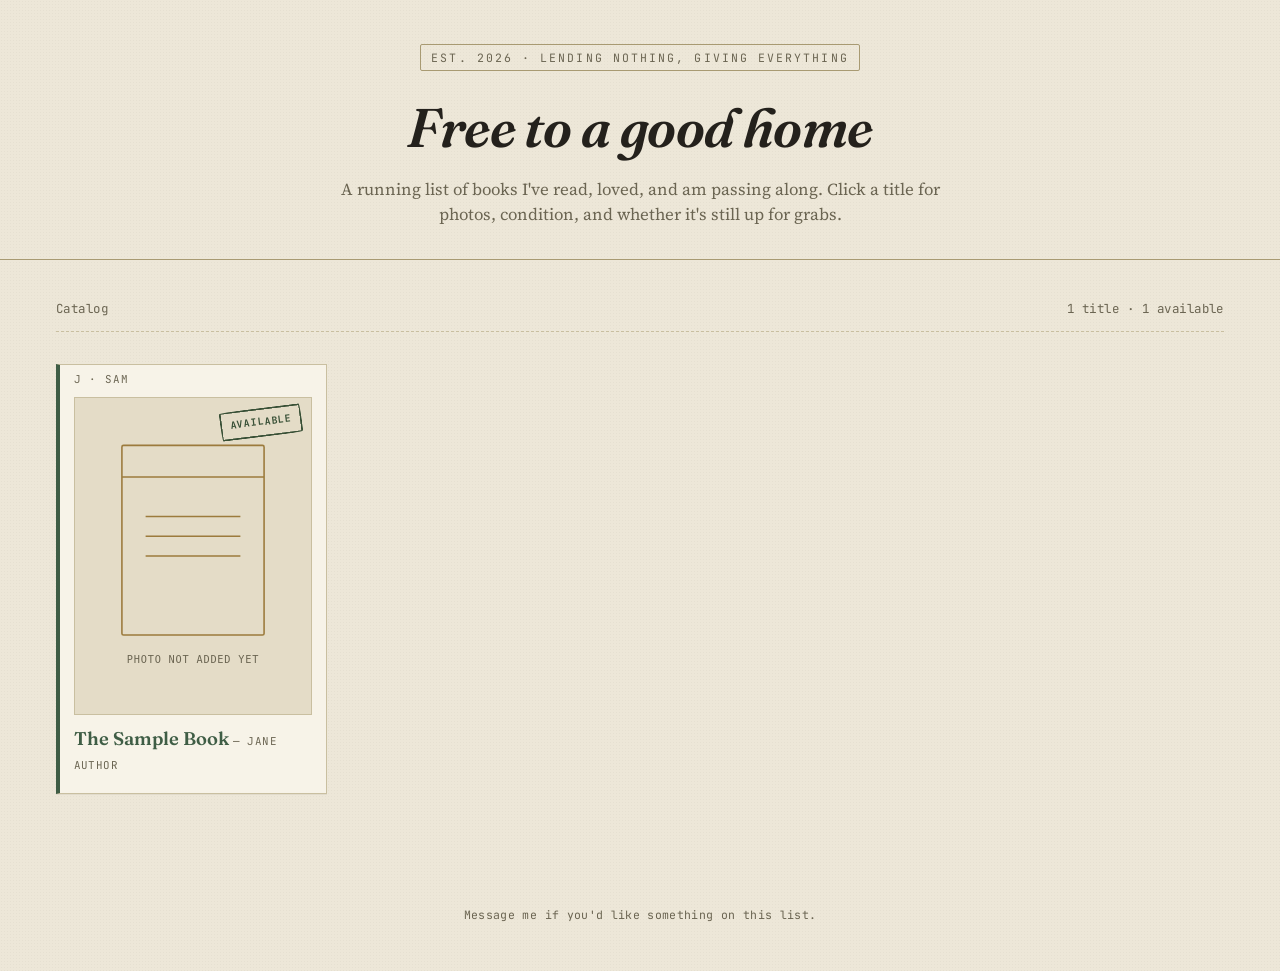
==== index.html @ a357db8e "Initial files Initial files" ====
<!DOCTYPE html>
<html lang="en">
<head>
  <meta charset="UTF-8">
  <meta name="viewport" content="width=device-width, initial-scale=1.0">
  <title>Free to a good home — book giveaway</title>
  <meta name="description" content="Books I'm giving away, free to a good home.">
  <link rel="preconnect" href="https://fonts.googleapis.com">
  <link rel="preconnect" href="https://fonts.gstatic.com" crossorigin>
  <link href="https://fonts.googleapis.com/css2?family=Fraunces:ital,opsz,wght@0,9..144,400;0,9..144,600;1,9..144,500;1,9..144,600&family=Source+Serif+4:ital,wght@0,400;0,600;1,400&family=JetBrains+Mono:wght@400;700&display=swap" rel="stylesheet">
  <link rel="stylesheet" href="css/style.css">
</head>
<body>

  <header class="site-header">
    <span class="eyebrow">Est. 2026 · Lending Nothing, Giving Everything</span>
    <h1>Free to a good home</h1>
    <p>A running list of books I've read, loved, and am passing along. Click a title for photos, condition, and whether it's still up for grabs.</p>
  </header>

  <main class="catalog">
    <div class="catalog-meta">
      <span>Catalog</span>
      <span id="catalog-count">Loading…</span>
    </div>
    <div class="catalog-grid" id="catalog-grid" aria-live="polite"></div>
  </main>

  <footer class="site-footer">
    Message me if you'd like something on this list.
  </footer>

  <script src="js/books-data.js"></script>
  <script src="js/common.js"></script>
  <script src="js/catalog.js"></script>
</body>
</html>
---- css/style.css ----
/* ============================================================
   TOKENS
   ============================================================ */
:root {
  --paper:      #EDE7D8;   /* page background — unbleached card stock */
  --card:       #F7F3E8;   /* card / panel background, slightly lighter */
  --ink:        #24211C;   /* primary text */
  --ink-soft:   #6b6552;   /* secondary text */
  --rule:       #C9BFA0;   /* hairlines, dashed rules */
  --rule-strong:#a89a72;
  --green:      #3F5D45;   /* "available" stamp ink */
  --brick:      #a8402f;   /* "given away" stamp ink */
  --brass:      #9C7B3D;   /* accent, links */
  --shadow:     0 1px 0 rgba(36,33,28,0.06);

  --display: "Fraunces", "Iowan Old Style", Georgia, serif;
  --body:    "Source Serif 4", Georgia, serif;
  --mono:    "JetBrains Mono", "Courier New", monospace;
}

* { box-sizing: border-box; }

html { scroll-behavior: smooth; }

body {
  margin: 0;
  background: var(--paper);
  background-image:
    radial-gradient(rgba(36,33,28,0.035) 1px, transparent 1px);
  background-size: 3px 3px;
  color: var(--ink);
  font-family: var(--body);
  line-height: 1.5;
  -webkit-font-smoothing: antialiased;
}

a { color: var(--brass); }
a:focus-visible, button:focus-visible, .book-card:focus-visible {
  outline: 2px solid var(--brick);
  outline-offset: 3px;
}

@media (prefers-reduced-motion: reduce) {
  * { animation-duration: 0.001ms !important; transition-duration: 0.001ms !important; }
}

/* ============================================================
   SITE HEADER
   ============================================================ */
.site-header {
  border-bottom: 1px solid var(--rule-strong);
  padding: 2.75rem 1.5rem 2rem;
  text-align: center;
}

.site-header .eyebrow {
  display: inline-block;
  font-family: var(--mono);
  font-size: 0.72rem;
  letter-spacing: 0.18em;
  text-transform: uppercase;
  color: var(--ink-soft);
  border: 1px solid var(--rule-strong);
  padding: 0.25rem 0.65rem;
  border-radius: 2px;
  margin-bottom: 1rem;
}

.site-header h1 {
  font-family: var(--display);
  font-optical-sizing: auto;
  font-weight: 600;
  font-style: italic;
  font-size: clamp(2.1rem, 5vw, 3.4rem);
  margin: 0 0 0.5rem;
  letter-spacing: -0.01em;
}

.site-header p {
  max-width: 38rem;
  margin: 0 auto;
  color: var(--ink-soft);
  font-size: 1.05rem;
}

/* ============================================================
   CATALOG GRID (index page)
   ============================================================ */
.catalog {
  max-width: 76rem;
  margin: 0 auto;
  padding: 2.5rem 1.5rem 5rem;
}

.catalog-meta {
  display: flex;
  justify-content: space-between;
  align-items: baseline;
  font-family: var(--mono);
  font-size: 0.78rem;
  color: var(--ink-soft);
  letter-spacing: 0.04em;
  border-bottom: 1px dashed var(--rule);
  padding-bottom: 0.75rem;
  margin-bottom: 2rem;
}

.catalog-grid {
  display: grid;
  grid-template-columns: repeat(auto-fill, minmax(230px, 1fr));
  gap: 1.75rem;
}

.book-card {
  display: block;
  background: var(--card);
  border: 1px solid var(--rule);
  box-shadow: var(--shadow);
  text-decoration: none;
  color: var(--ink);
  position: relative;
  padding-bottom: 0.25rem;
  transition: transform 0.15s ease, box-shadow 0.15s ease;
}

.book-card:hover {
  transform: translateY(-3px);
  box-shadow: 0 10px 18px -12px rgba(36,33,28,0.35);
}

.book-card.is-available { border-left: 4px solid var(--green); }
.book-card.is-taken      { border-left: 4px solid var(--brick); }

.book-card.is-available h2 { color: var(--green); }
.book-card.is-taken h2     { color: var(--brick); }

.book-card.is-taken .cover-frame img {
  filter: grayscale(55%);
  opacity: 0.85;
}

.book-card .call-number {
  font-family: var(--mono);
  font-size: 0.68rem;
  letter-spacing: 0.08em;
  color: var(--ink-soft);
  padding: 0.6rem 0.85rem 0;
}

.book-card .cover-frame {
  margin: 0.5rem 0.85rem 0.75rem;
  aspect-ratio: 3 / 4;
  overflow: hidden;
  background: #e4dcc7;
  border: 1px solid var(--rule);
  position: relative;
}

.book-card .cover-frame img {
  width: 100%;
  height: 100%;
  object-fit: cover;
  display: block;
}

.book-card h2 {
  font-family: var(--display);
  font-weight: 600;
  font-size: 1.15rem;
  margin: 0 0.85rem 0.85rem;
  line-height: 1.3;
}

.book-card h2 .author-inline {
  font-family: var(--mono);
  font-weight: 400;
  font-size: 0.68rem;
  letter-spacing: 0.04em;
  text-transform: uppercase;
  color: var(--ink-soft);
}

.stamp {
  position: absolute;
  top: 0.6rem;
  right: 0.6rem;
  font-family: var(--mono);
  font-weight: 700;
  font-size: 0.62rem;
  letter-spacing: 0.09em;
  text-transform: uppercase;
  padding: 0.32rem 0.5rem;
  border: 2px solid currentColor;
  border-radius: 255px 15px 225px 15px / 15px 225px 15px 255px;
  transform: rotate(-7deg);
  mix-blend-mode: multiply;
  background: rgba(255,255,255,0.35);
  pointer-events: none;
}

.stamp.is-available { color: var(--green); }
.stamp.is-taken      { color: var(--brick); }

/* ============================================================
   EMPTY STATE
   ============================================================ */
.empty-state {
  text-align: center;
  padding: 3rem 1rem;
  color: var(--ink-soft);
  font-family: var(--mono);
  font-size: 0.85rem;
  border: 1px dashed var(--rule);
}

/* ============================================================
   BOOK DETAIL PAGE
   ============================================================ */
.back-link {
  display: inline-block;
  font-family: var(--mono);
  font-size: 0.78rem;
  letter-spacing: 0.04em;
  text-decoration: none;
  margin: 1.75rem 0 0 1.5rem;
}
.back-link::before { content: "← "; }

.book-detail {
  max-width: 62rem;
  margin: 0 auto;
  padding: 1.5rem 1.5rem 5rem;
}

.book-detail .call-number {
  font-family: var(--mono);
  font-size: 0.72rem;
  letter-spacing: 0.08em;
  color: var(--ink-soft);
  margin-bottom: 0.75rem;
}

.book-detail h1 {
  font-family: var(--display);
  font-style: italic;
  font-weight: 600;
  font-size: clamp(1.9rem, 4.5vw, 3rem);
  margin: 0 0 0.3rem;
  line-height: 1.1;
}

.book-detail .byline {
  font-family: var(--mono);
  text-transform: uppercase;
  letter-spacing: 0.06em;
  color: var(--ink-soft);
  margin-bottom: 1.75rem;
}

.photo-spread {
  display: grid;
  grid-template-columns: 1fr 1fr;
  gap: 1.25rem;
  margin-bottom: 2rem;
  position: relative;
}

.photo-spread figure {
  margin: 0;
  background: var(--card);
  border: 1px solid var(--rule);
  padding: 0.6rem 0.6rem 0.75rem;
}

.photo-spread .photo-frame {
  aspect-ratio: 3 / 4;
  overflow: hidden;
  background: #e4dcc7;
  border: 1px solid var(--rule);
}

.photo-spread img {
  width: 100%;
  height: 100%;
  object-fit: cover;
  display: block;
}

.photo-spread figcaption {
  font-family: var(--mono);
  font-size: 0.68rem;
  letter-spacing: 0.1em;
  text-transform: uppercase;
  color: var(--ink-soft);
  text-align: center;
  margin-top: 0.5rem;
}

.detail-facts {
  display: grid;
  grid-template-columns: repeat(auto-fit, minmax(220px, 1fr));
  gap: 1.25rem;
  border-top: 1px dashed var(--rule);
  padding-top: 1.5rem;
}

.fact dt {
  font-family: var(--mono);
  font-size: 0.68rem;
  letter-spacing: 0.1em;
  text-transform: uppercase;
  color: var(--ink-soft);
  margin-bottom: 0.35rem;
}

.fact dd {
  margin: 0;
  font-size: 1rem;
}

.status-line {
  display: inline-flex;
  align-items: center;
  gap: 0.6rem;
}

.status-line .stamp {
  position: static;
  transform: rotate(-5deg);
  font-size: 0.72rem;
  padding: 0.4rem 0.7rem;
}

.notes {
  margin-top: 2rem;
  padding-top: 1.5rem;
  border-top: 1px dashed var(--rule);
  color: var(--ink-soft);
  font-style: italic;
}

.not-found {
  text-align: center;
  padding: 4rem 1.5rem;
}

@media (max-width: 560px) {
  .photo-spread { grid-template-columns: 1fr; }
}

/* ============================================================
   FOOTER
   ============================================================ */
.site-footer {
  text-align: center;
  font-family: var(--mono);
  font-size: 0.72rem;
  color: var(--ink-soft);
  padding: 2rem 1.5rem 3rem;
  letter-spacing: 0.03em;
}
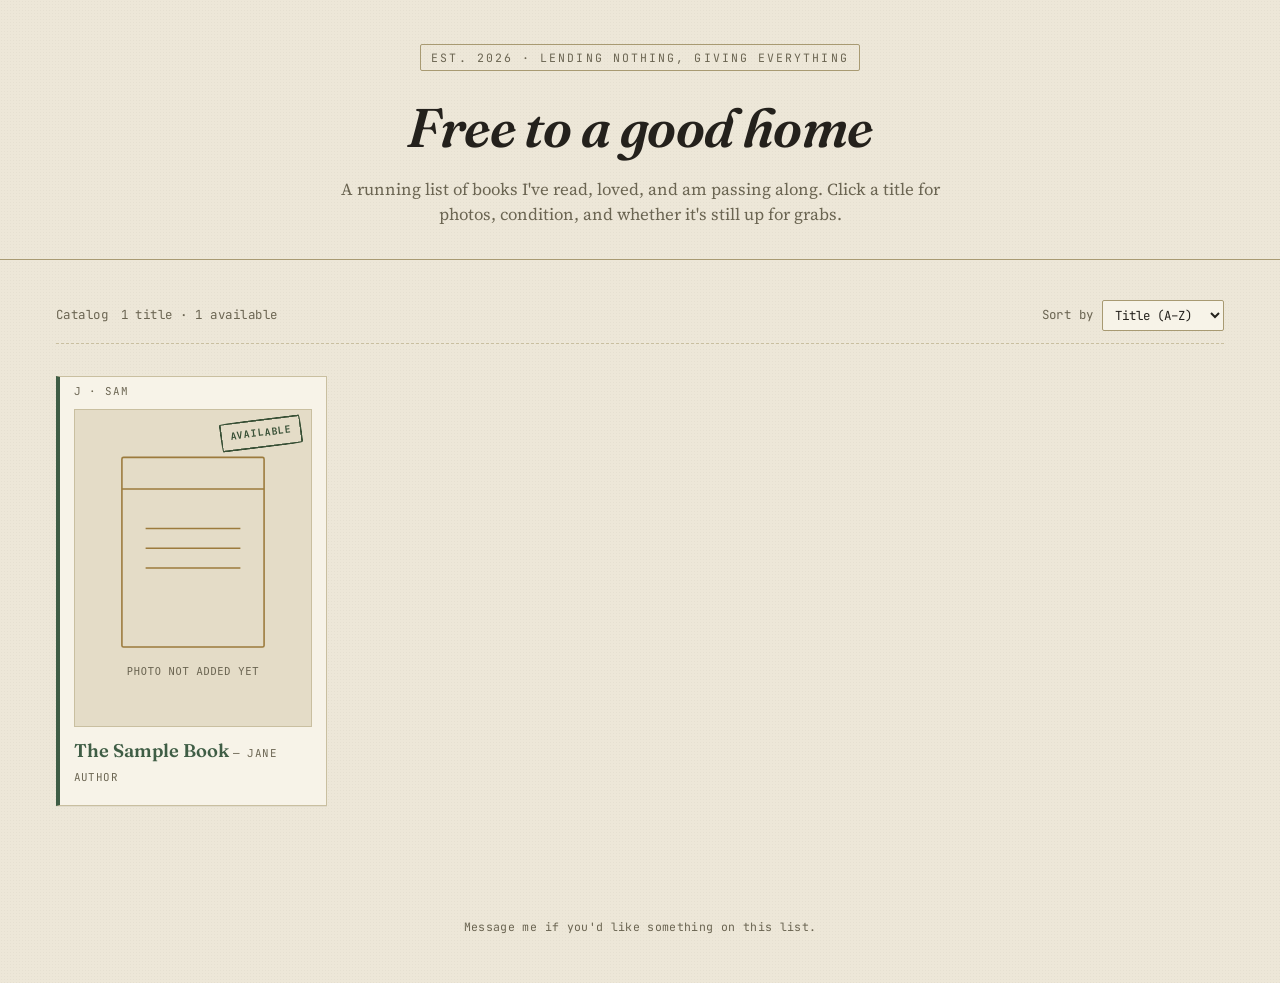
==== commit c7d56c22: "adding sorting" ====
--- a/index.html
+++ b/index.html
@@ -22,6 +22,14 @@
     <div class="catalog-meta">
       <span>Catalog</span>
       <span id="catalog-count">Loading…</span>
+      <label class="sort-control" for="sort-select">
+        Sort by
+        <select id="sort-select">
+          <option value="title">Title (A–Z)</option>
+          <option value="author">Author (A–Z)</option>
+          <option value="availability">Availability</option>
+        </select>
+      </label>
     </div>
     <div class="catalog-grid" id="catalog-grid" aria-live="polite"></div>
   </main>
--- a/css/style.css
+++ b/css/style.css
@@ -96,6 +96,8 @@
   display: flex;
   justify-content: space-between;
   align-items: baseline;
+  flex-wrap: wrap;
+  gap: 0.75rem;
   font-family: var(--mono);
   font-size: 0.78rem;
   color: var(--ink-soft);
@@ -103,6 +105,29 @@
   border-bottom: 1px dashed var(--rule);
   padding-bottom: 0.75rem;
   margin-bottom: 2rem;
+}
+
+.sort-control {
+  display: inline-flex;
+  align-items: center;
+  gap: 0.5rem;
+  margin-left: auto;
+}
+
+.sort-control select {
+  font-family: var(--mono);
+  font-size: 0.78rem;
+  color: var(--ink);
+  background: var(--card);
+  border: 1px solid var(--rule-strong);
+  padding: 0.3rem 0.5rem;
+  border-radius: 2px;
+  cursor: pointer;
+}
+
+.sort-control select:focus-visible {
+  outline: 2px solid var(--brick);
+  outline-offset: 2px;
 }
 
 .catalog-grid {
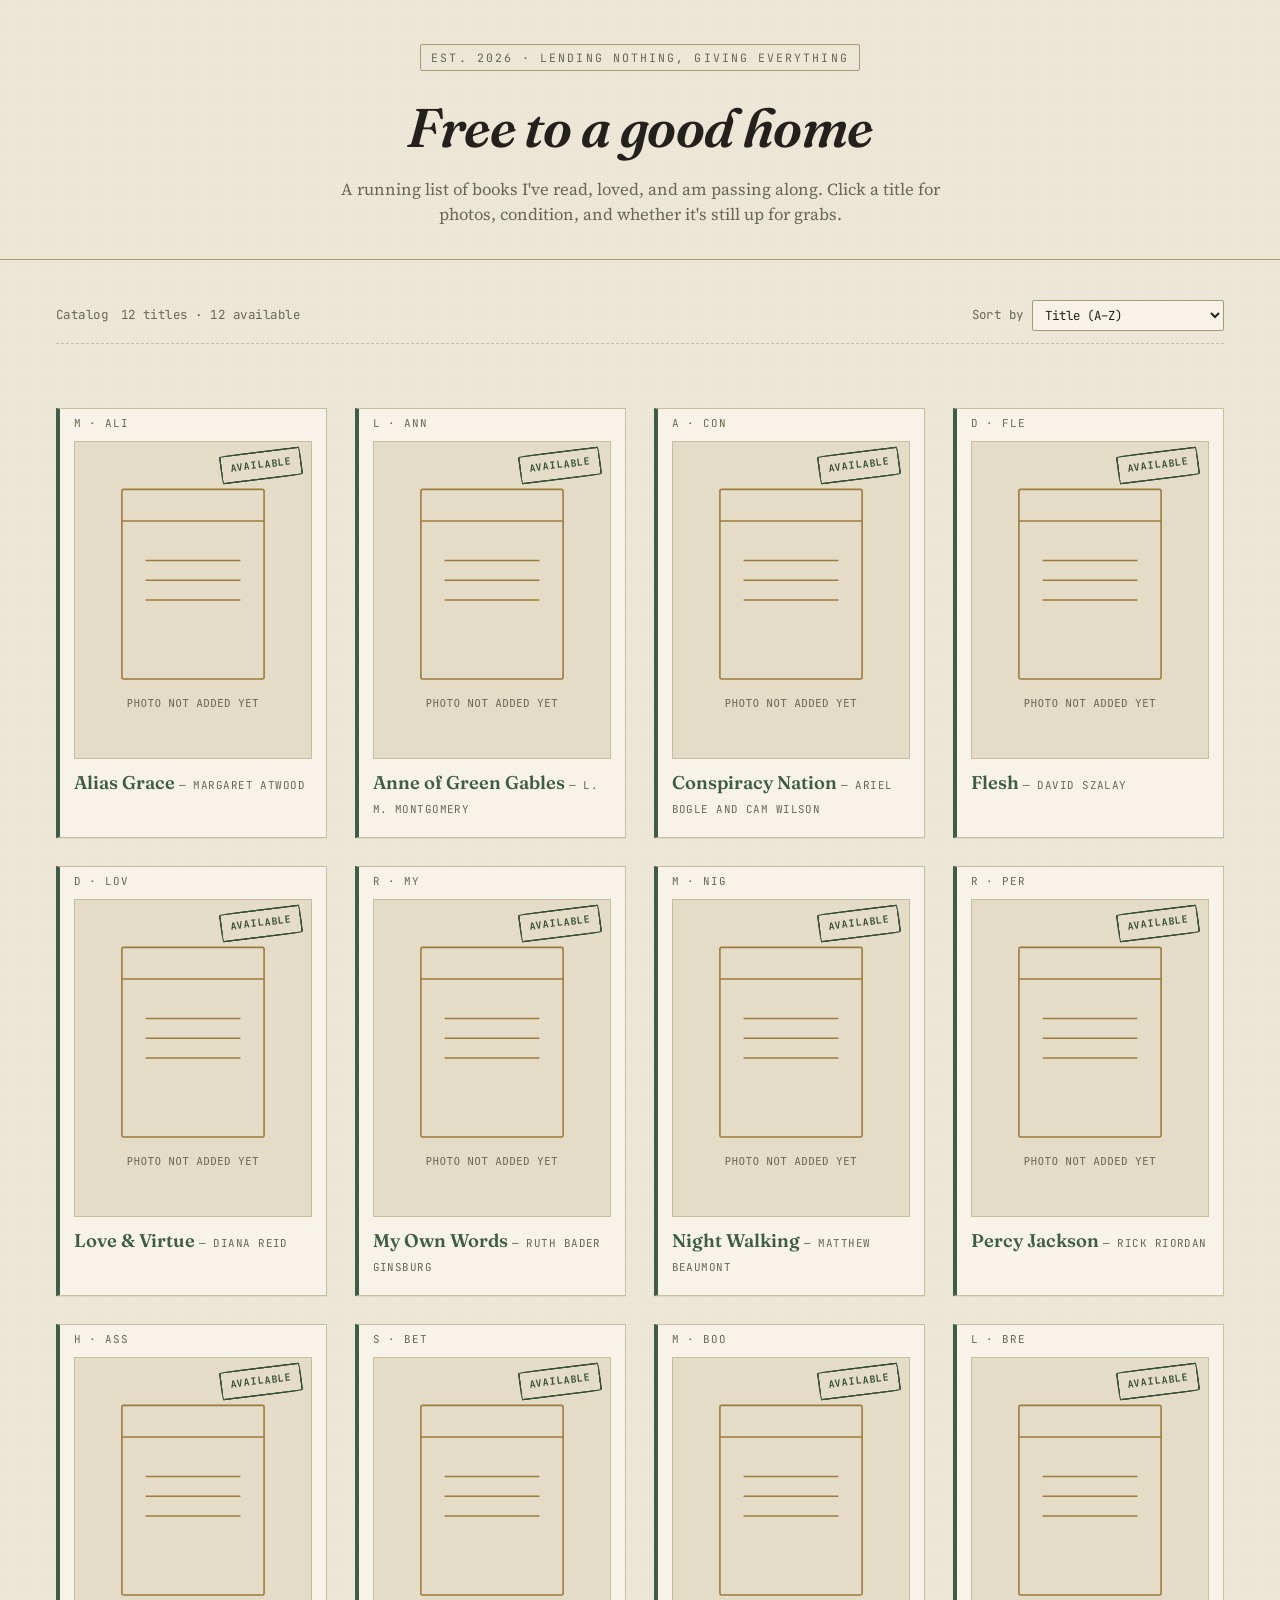
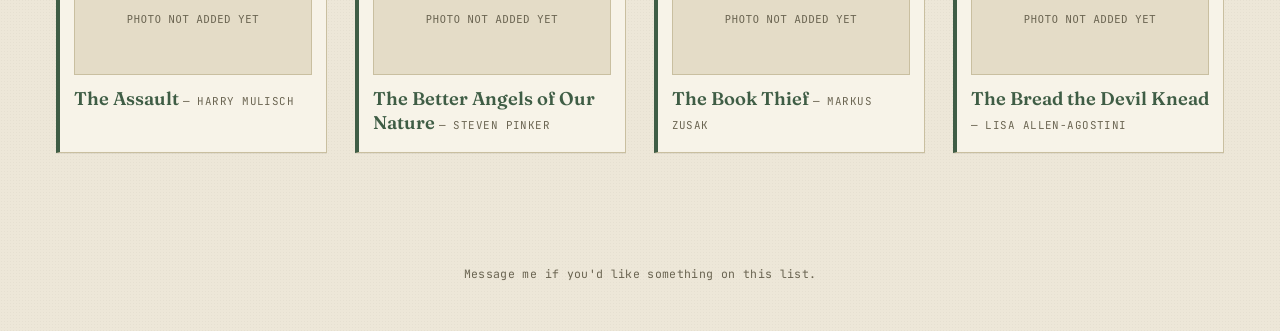
==== commit 9b9e22ea: "adding taging and heic issue" ====
--- a/index.html
+++ b/index.html
@@ -26,11 +26,12 @@
         Sort by
         <select id="sort-select">
           <option value="title">Title (A–Z)</option>
-          <option value="author">Author (A–Z)</option>
+          <option value="author">Author (last name A–Z)</option>
           <option value="availability">Availability</option>
         </select>
       </label>
     </div>
+    <div class="tag-filters" id="tag-filters" hidden></div>
     <div class="catalog-grid" id="catalog-grid" aria-live="polite"></div>
   </main>
 
--- a/css/style.css
+++ b/css/style.css
@@ -130,6 +130,58 @@
   outline-offset: 2px;
 }
 
+/* ============================================================
+   TAG FILTERS (index page)
+   ============================================================ */
+.tag-filters {
+  display: flex;
+  flex-wrap: wrap;
+  gap: 0.5rem;
+  margin-bottom: 2rem;
+}
+
+.tag-chip {
+  font-family: var(--mono);
+  font-size: 0.7rem;
+  letter-spacing: 0.04em;
+  text-transform: uppercase;
+  color: var(--ink-soft);
+  background: var(--card);
+  border: 1px solid var(--rule-strong);
+  padding: 0.35rem 0.7rem;
+  border-radius: 2px;
+  cursor: pointer;
+}
+
+.tag-chip:hover {
+  border-color: var(--brass);
+  color: var(--ink);
+}
+
+.tag-chip.is-active {
+  background: var(--brass);
+  border-color: var(--brass);
+  color: var(--card);
+}
+
+.card-tags {
+  margin: 0 0.85rem 0.85rem;
+  display: flex;
+  flex-wrap: wrap;
+  gap: 0.35rem;
+}
+
+.tag-chip-static {
+  font-family: var(--mono);
+  font-size: 0.62rem;
+  letter-spacing: 0.03em;
+  text-transform: uppercase;
+  color: var(--ink-soft);
+  border: 1px solid var(--rule);
+  padding: 0.15rem 0.45rem;
+  border-radius: 2px;
+}
+
 .catalog-grid {
   display: grid;
   grid-template-columns: repeat(auto-fill, minmax(230px, 1fr));
@@ -282,6 +334,10 @@
   margin-bottom: 1.75rem;
 }
 
+.detail-tags {
+  margin: -1.25rem 0 1.75rem;
+}
+
 .photo-spread {
   display: grid;
   grid-template-columns: 1fr 1fr;
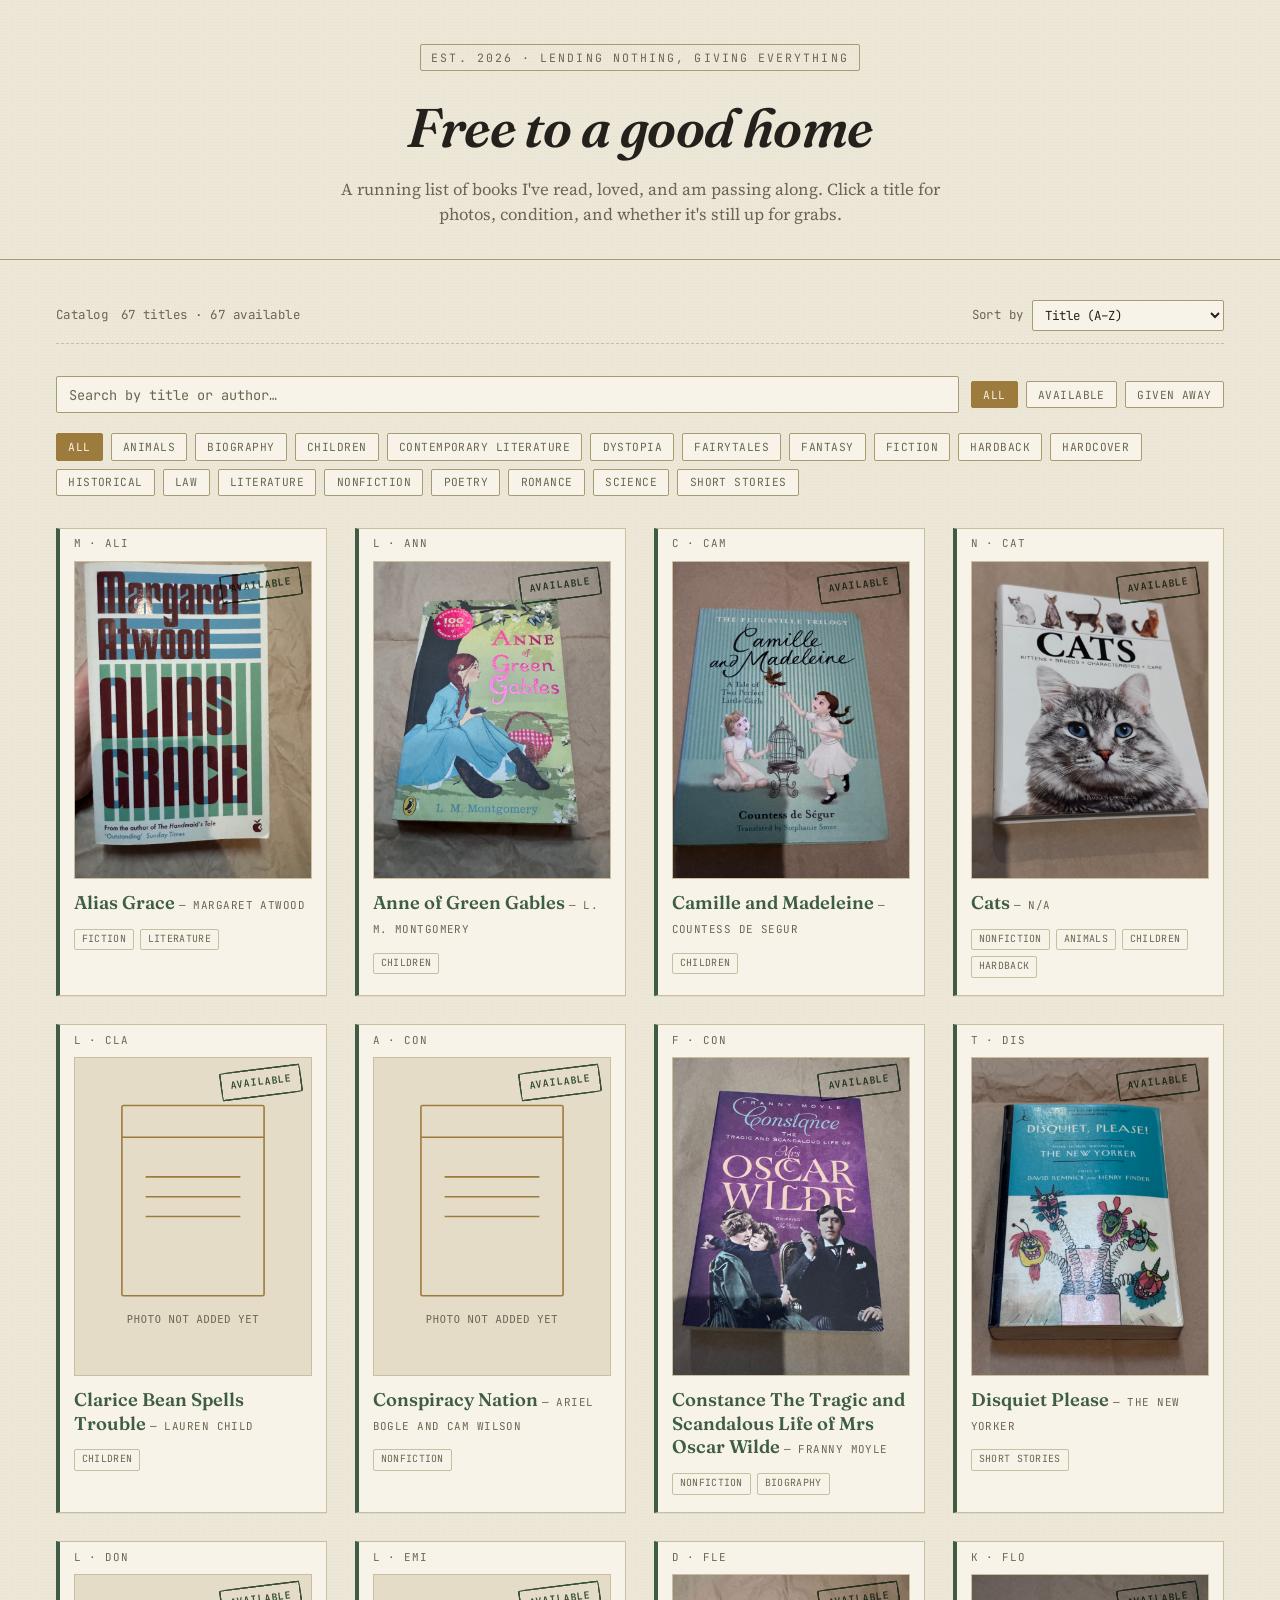
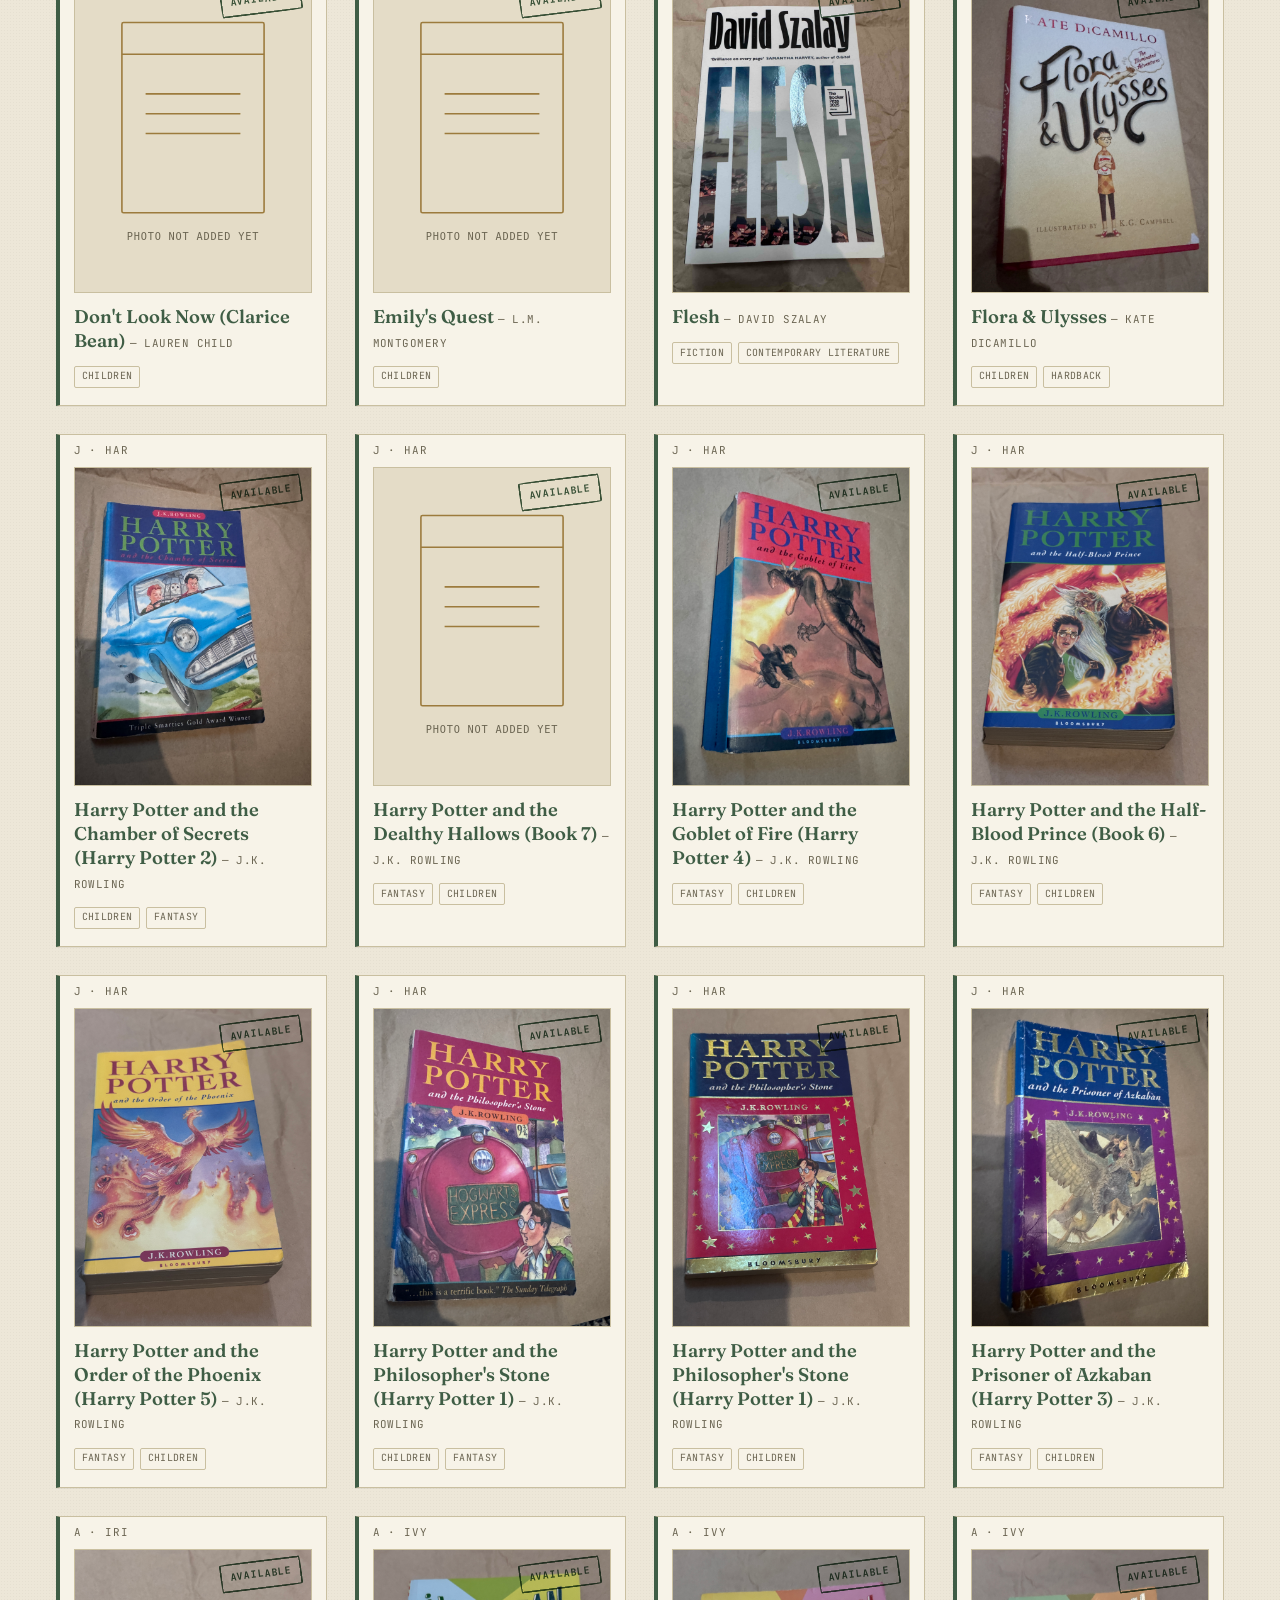
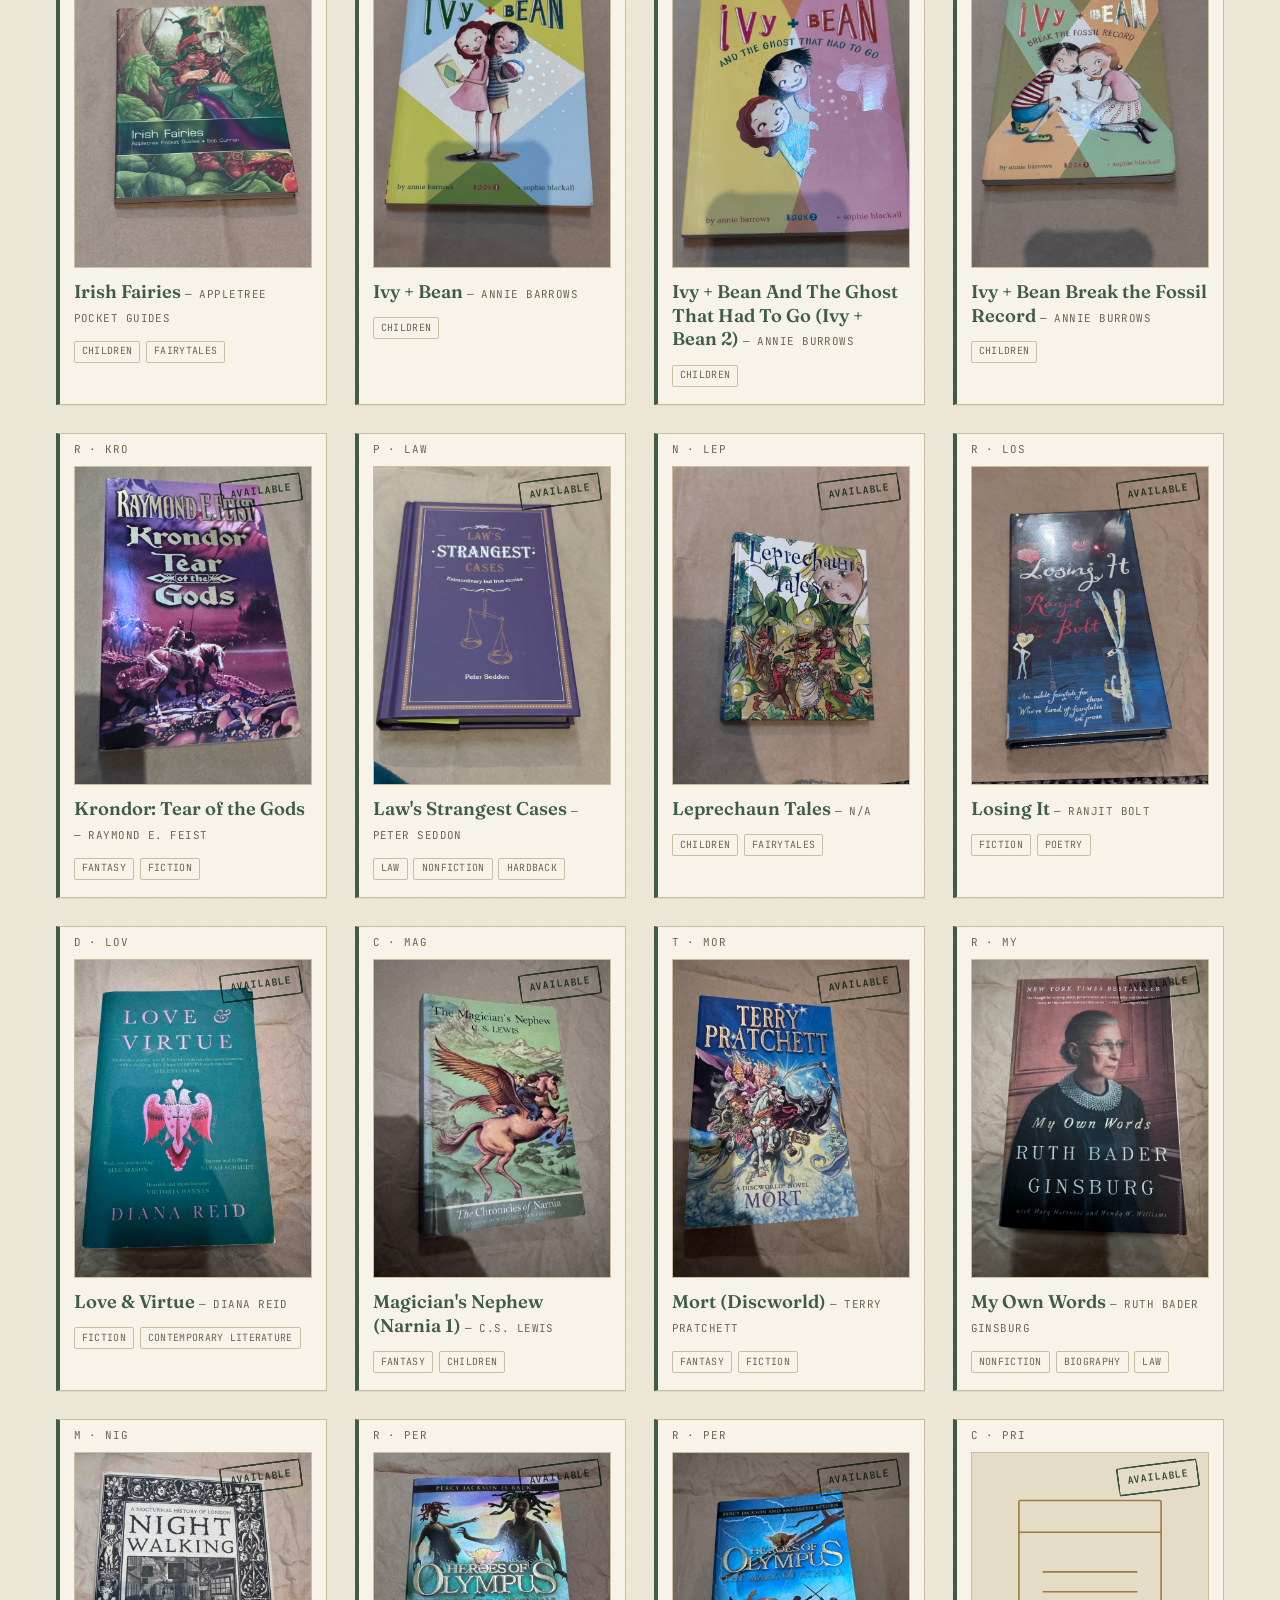
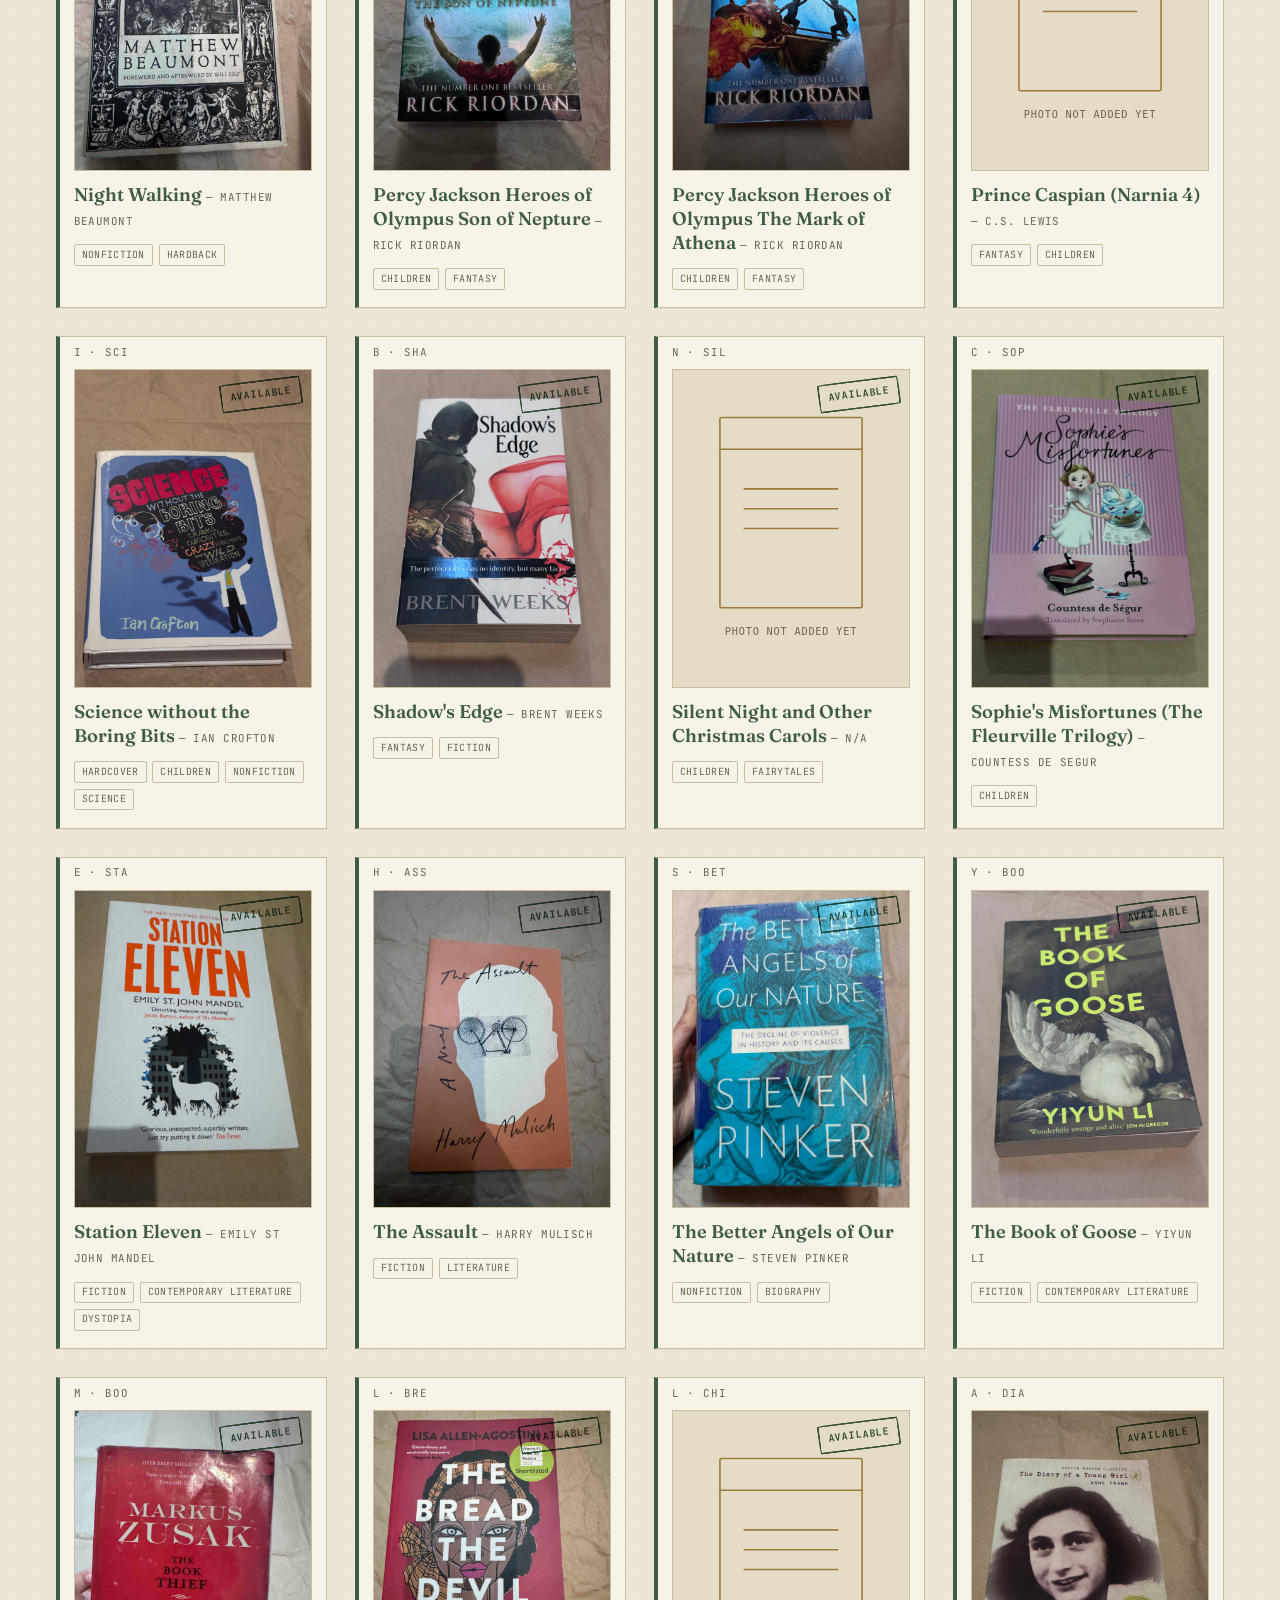
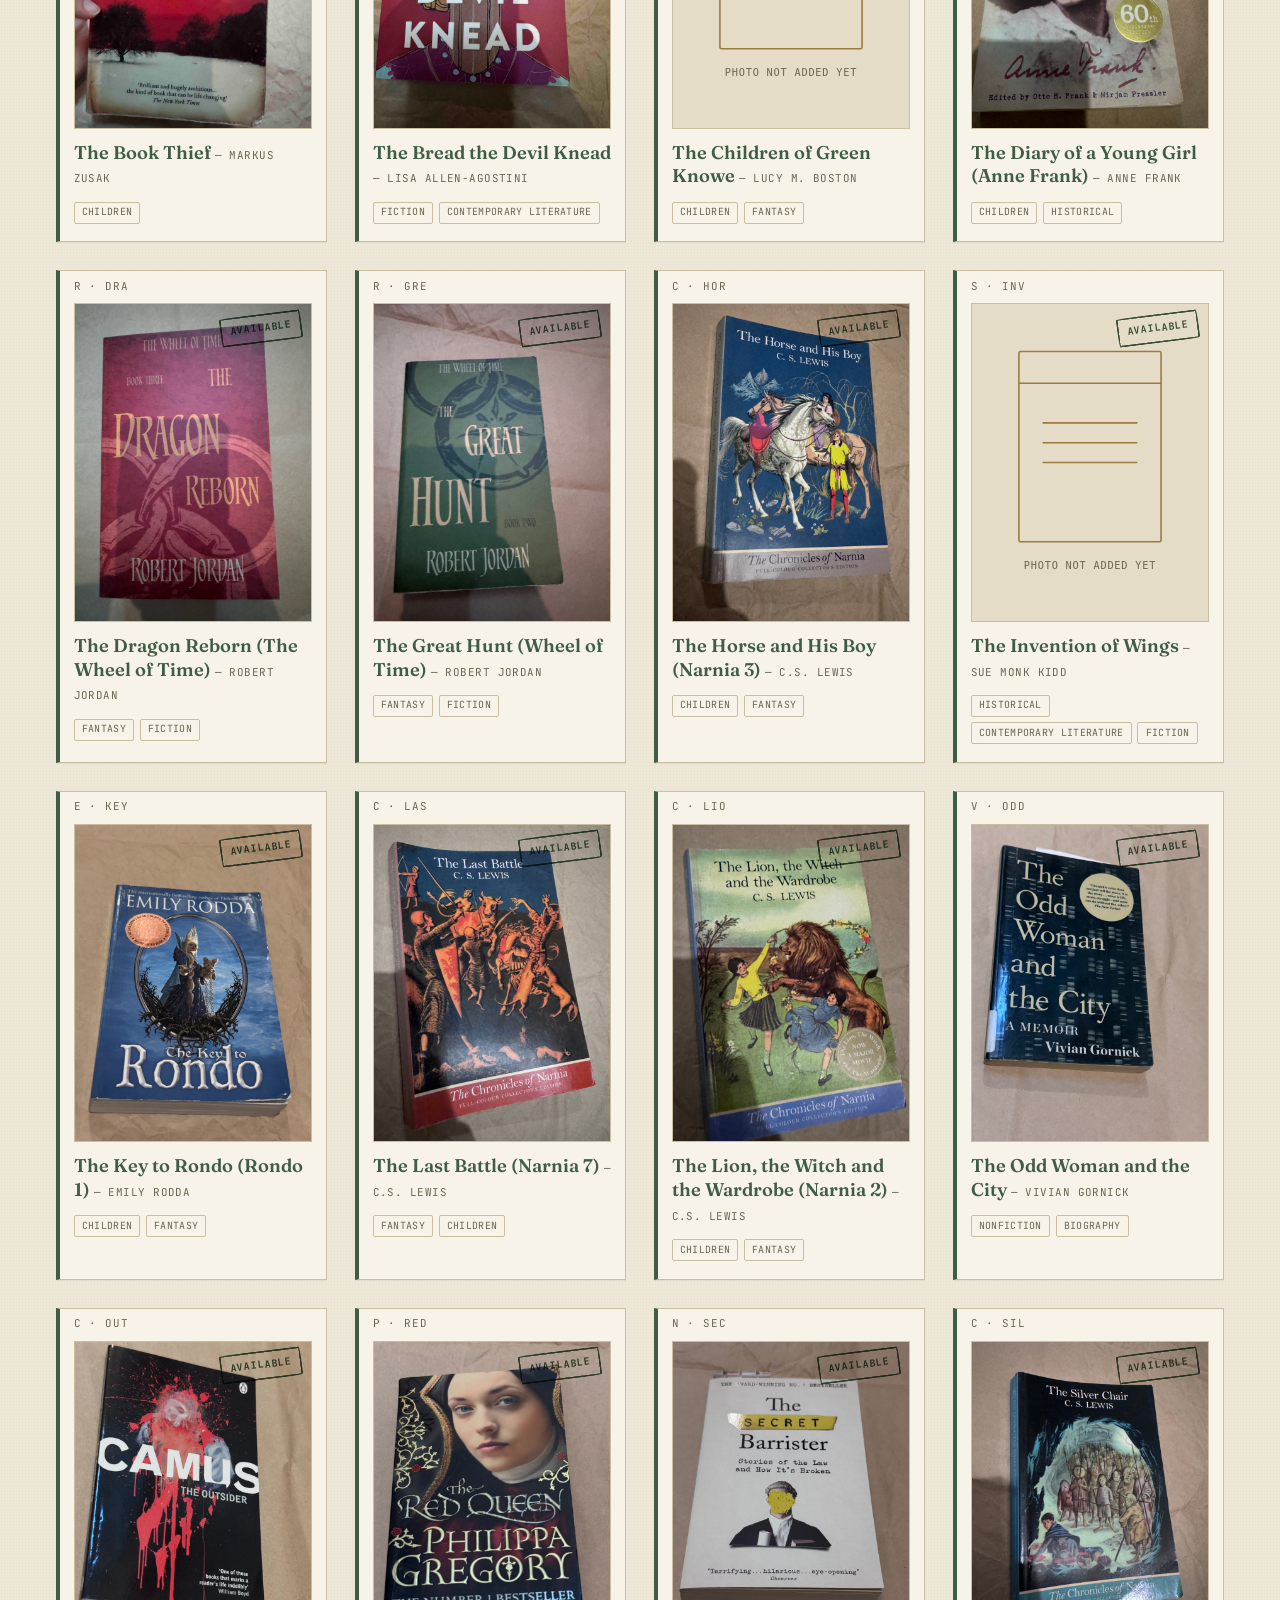
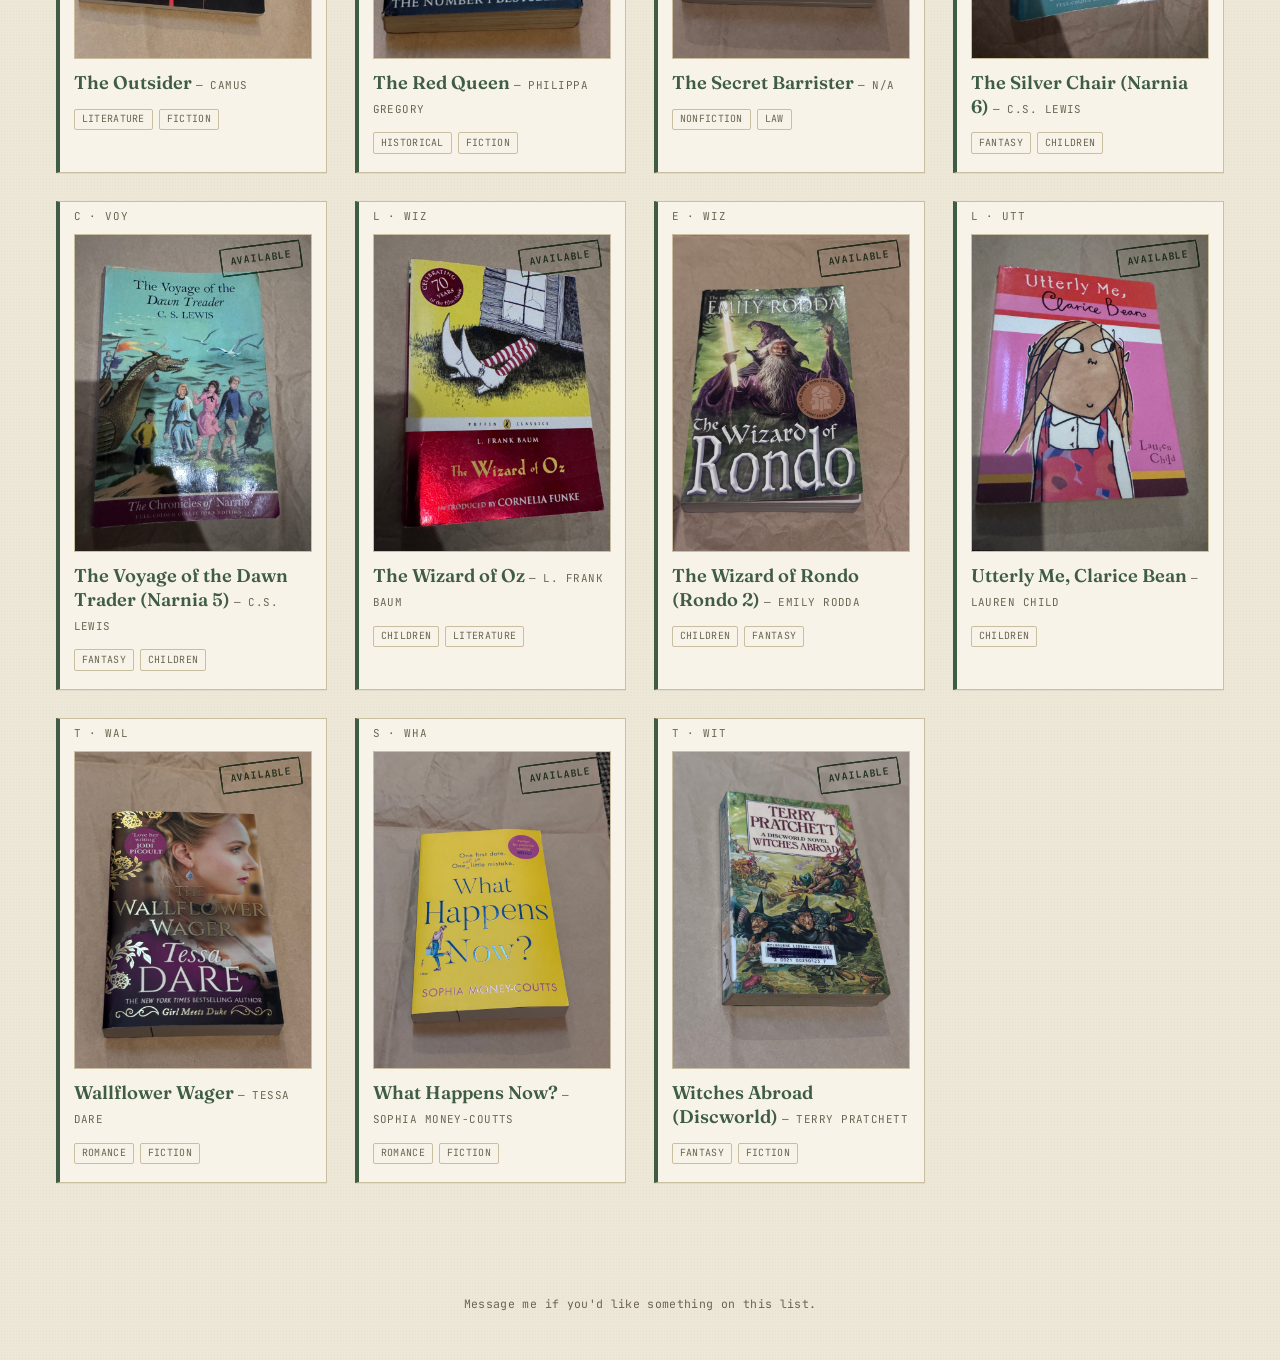
==== commit d0df79a3: "search and filter" ====
--- a/index.html
+++ b/index.html
@@ -31,6 +31,14 @@
         </select>
       </label>
     </div>
+    <div class="catalog-toolbar">
+      <input type="search" id="search-input" class="search-input" placeholder="Search by title or author…" aria-label="Search books by title or author">
+      <div class="availability-filters" id="availability-filters">
+        <button type="button" class="tag-chip is-active" data-availability="all">All</button>
+        <button type="button" class="tag-chip" data-availability="available">Available</button>
+        <button type="button" class="tag-chip" data-availability="taken">Given away</button>
+      </div>
+    </div>
     <div class="tag-filters" id="tag-filters" hidden></div>
     <div class="catalog-grid" id="catalog-grid" aria-live="polite"></div>
   </main>
--- a/css/style.css
+++ b/css/style.css
@@ -164,6 +164,42 @@
   color: var(--card);
 }
 
+/* ============================================================
+   SEARCH + AVAILABILITY TOOLBAR (index page)
+   ============================================================ */
+.catalog-toolbar {
+  display: flex;
+  flex-wrap: wrap;
+  align-items: center;
+  gap: 0.75rem;
+  margin-bottom: 1.25rem;
+}
+
+.search-input {
+  flex: 1;
+  min-width: 200px;
+  font-family: var(--mono);
+  font-size: 0.85rem;
+  color: var(--ink);
+  background: var(--card);
+  border: 1px solid var(--rule-strong);
+  padding: 0.55rem 0.75rem;
+  border-radius: 2px;
+}
+
+.search-input::placeholder { color: var(--ink-soft); }
+
+.search-input:focus-visible {
+  outline: 2px solid var(--brick);
+  outline-offset: 2px;
+}
+
+.availability-filters {
+  display: flex;
+  gap: 0.5rem;
+  flex-shrink: 0;
+}
+
 .card-tags {
   margin: 0 0.85rem 0.85rem;
   display: flex;
